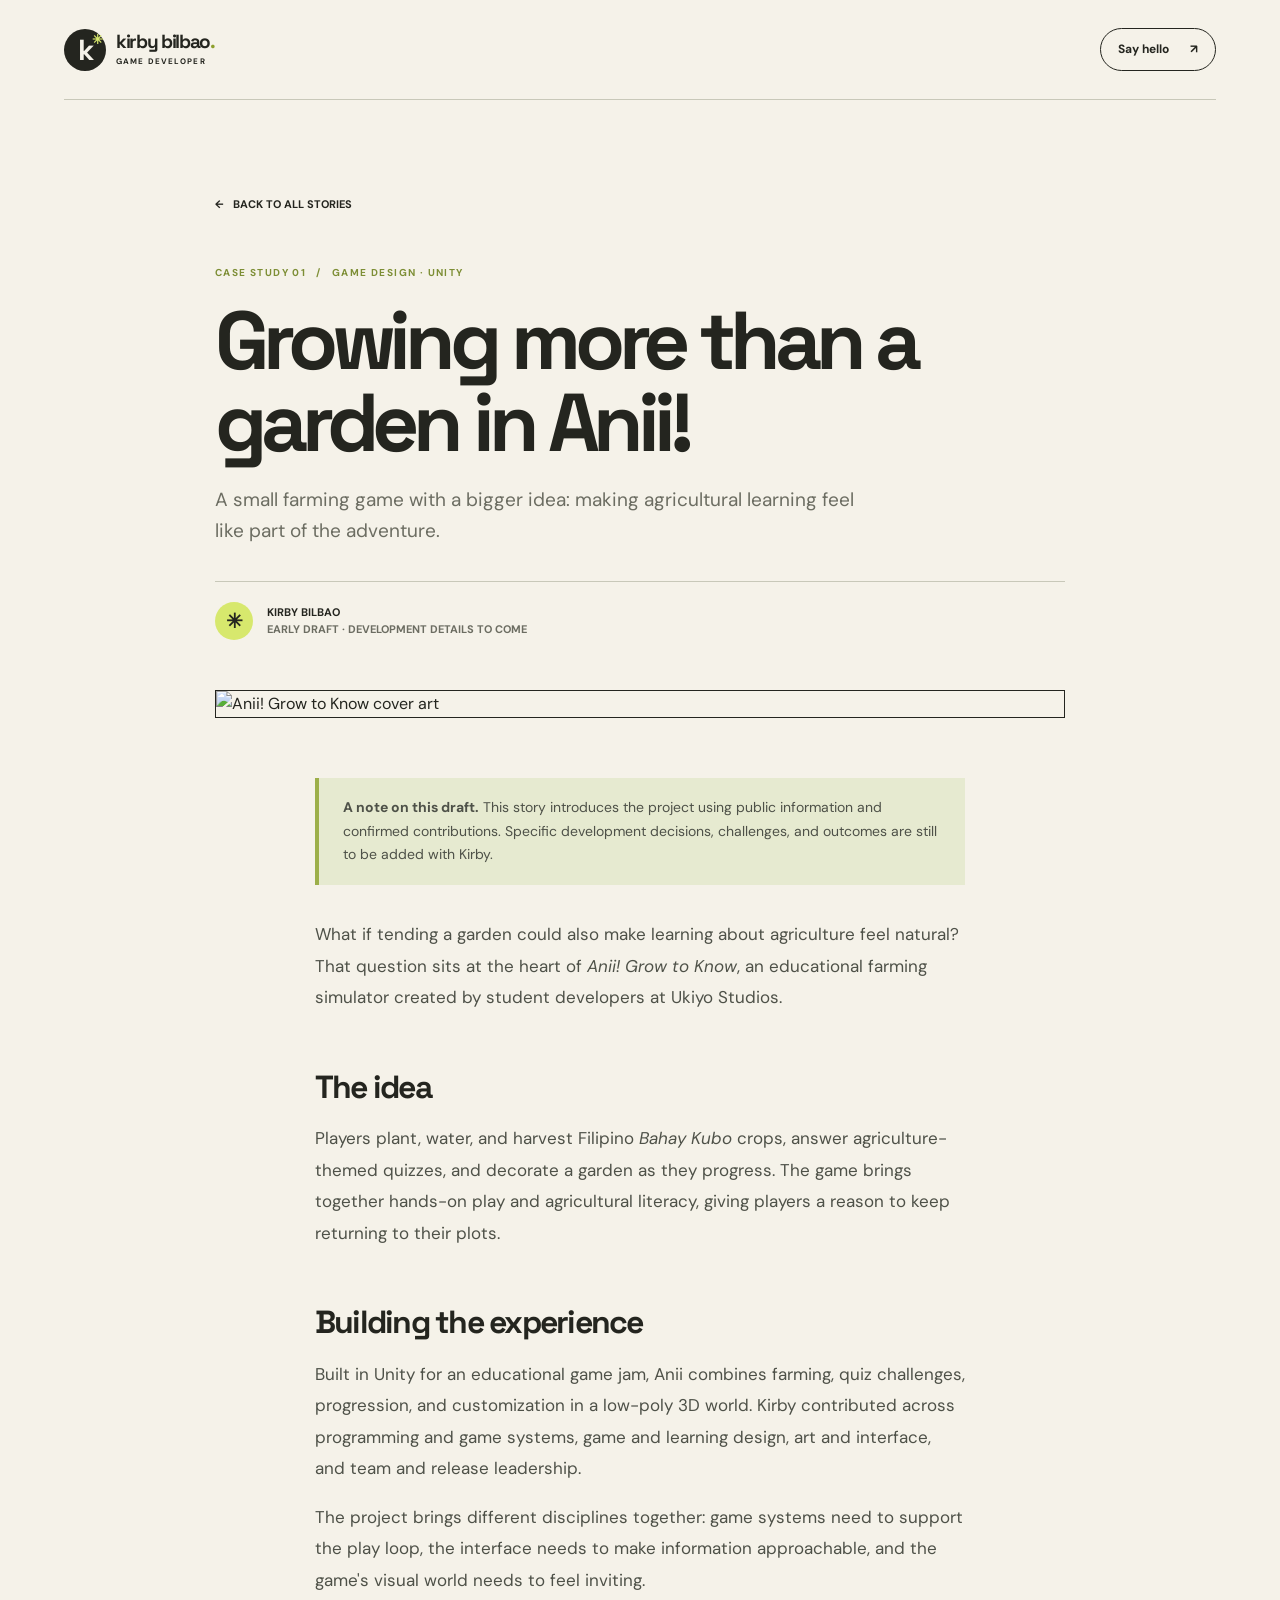
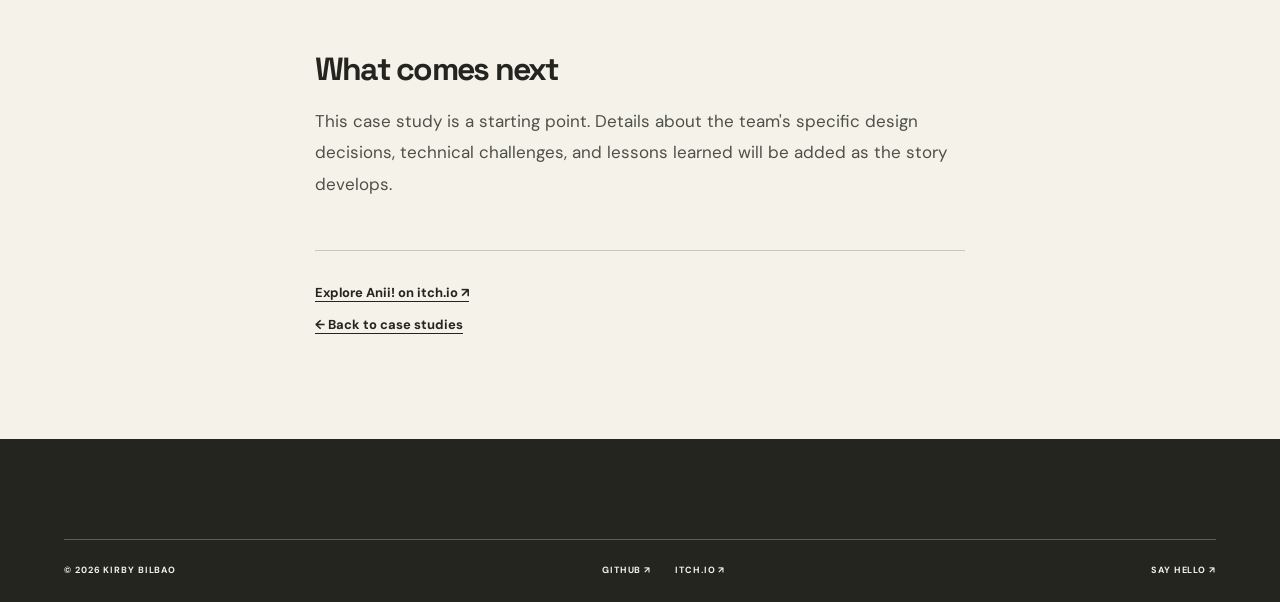
==== case-studies/anii.html @ d232350d "Save original game development portfolio design" ====
<!doctype html>
<html lang="en">
<head><meta charset="utf-8"><meta name="viewport" content="width=device-width, initial-scale=1"><meta name="theme-color" content="#f5f2e9"><meta name="description" content="An early case study of Anii! Grow to Know, an educational farming game by Ukiyo Studios."><title>Growing more than a garden in Anii! — Kirby Bilbao</title><link rel="preconnect" href="https://fonts.googleapis.com"><link rel="preconnect" href="https://fonts.gstatic.com" crossorigin><link href="https://fonts.googleapis.com/css2?family=DM+Sans:wght@400;500;600;700&family=Space+Grotesk:wght@400;500;600;700&display=swap" rel="stylesheet"><link rel="icon" href="../favicon.svg" type="image/svg+xml"><link rel="stylesheet" href="../styles.css"><script src="../script.js" defer></script></head>
<body class="article-page"><a class="skip-link" href="#main">Skip to content</a><header class="site-header wrap"><a class="brand" href="../" aria-label="Kirby Bilbao, home"><span class="brand-mark">k<span>✳</span></span><span>kirby bilbao<span class="brand-dot">.</span><small>GAME DEVELOPER</small></span></a><a class="header-contact" href="mailto:kirbybilbao5@gmail.com">Say hello <span aria-hidden="true">↗</span></a></header>
<main id="main" class="article-shell"><div class="article-hero"><a class="back-link" href="../#case-studies">← &nbsp; BACK TO ALL STORIES</a><p class="eyebrow">CASE STUDY 01 &nbsp; / &nbsp; GAME DESIGN · UNITY</p><h1>Growing more than a garden in Anii!</h1><p class="article-deck">A small farming game with a bigger idea: making agricultural learning feel like part of the adventure.</p><div class="article-byline"><span class="byline-icon" aria-hidden="true">✳</span><span>KIRBY BILBAO<br><span style="color:#6c6d62">EARLY DRAFT · DEVELOPMENT DETAILS TO COME</span></span></div></div><img class="article-cover" src="https://img.itch.zone/aW1nLzIzNDU3OTk1LnBuZw==/original/SICoM1.png" alt="Anii! Grow to Know cover art">
<article class="article-content"><div class="article-callout"><p><strong>A note on this draft.</strong> This story introduces the project using public information and confirmed contributions. Specific development decisions, challenges, and outcomes are still to be added with Kirby.</p></div><p>What if tending a garden could also make learning about agriculture feel natural? That question sits at the heart of <em>Anii! Grow to Know</em>, an educational farming simulator created by student developers at Ukiyo Studios.</p><h2>The idea</h2><p>Players plant, water, and harvest Filipino <em>Bahay Kubo</em> crops, answer agriculture-themed quizzes, and decorate a garden as they progress. The game brings together hands-on play and agricultural literacy, giving players a reason to keep returning to their plots.</p><h2>Building the experience</h2><p>Built in Unity for an educational game jam, Anii combines farming, quiz challenges, progression, and customization in a low-poly 3D world. Kirby contributed across programming and game systems, game and learning design, art and interface, and team and release leadership.</p><p>The project brings different disciplines together: game systems need to support the play loop, the interface needs to make information approachable, and the game's visual world needs to feel inviting.</p><h2>What comes next</h2><p>This case study is a starting point. Details about the team's specific design decisions, technical challenges, and lessons learned will be added as the story develops.</p><div class="article-end"><a href="https://kirubiisfyne.itch.io/anii-grow-to-know" target="_blank" rel="noopener noreferrer">Explore Anii! on itch.io ↗</a><br><a href="../#case-studies">← Back to case studies</a></div></article></main><footer class="footer"><div class="wrap"><div class="footer-bottom"><span>© <span id="year">2026</span> KIRBY BILBAO</span><div><a href="https://github.com/kirubiisfyne" target="_blank" rel="noopener noreferrer">GITHUB ↗</a><a href="https://kirubiisfyne.itch.io/" target="_blank" rel="noopener noreferrer">ITCH.IO ↗</a></div><a href="mailto:kirbybilbao5@gmail.com">SAY HELLO ↗</a></div></div></footer></body></html>
---- styles.css ----
/* Kirby Bilbao — static portfolio */
:root{--ink:#24251f;--paper:#f5f2e9;--cream:#ebe9dc;--lime:#d7e86d;--purple:#d0c4e9;--orange:#f3a875;--muted:#6c6d62;--line:#c8c8b9;--display:'Space Grotesk',Arial,sans-serif;--body:'DM Sans',Arial,sans-serif}*{box-sizing:border-box}html{scroll-behavior:smooth}body{margin:0;background:var(--paper);color:var(--ink);font-family:var(--body);font-size:16px;line-height:1.6}a{color:inherit}img{display:block;max-width:100%}button,a{-webkit-tap-highlight-color:transparent}a:focus-visible{outline:3px solid #7e61c5;outline-offset:4px}.skip-link{position:absolute;top:-100px;left:1rem;background:var(--ink);color:white;padding:.6rem 1rem;z-index:10}.skip-link:focus{top:1rem}.wrap{width:min(100% - 10%,1300px);margin-inline:auto}.site-header{height:100px;display:flex;align-items:center;justify-content:space-between;border-bottom:1px solid var(--line);gap:2rem}.brand{display:flex;align-items:center;gap:10px;text-decoration:none;font:700 19px/1 var(--display);letter-spacing:-.07em}.brand-mark{display:grid;place-items:center;width:42px;height:42px;border-radius:50%;background:var(--ink);color:var(--paper);font-size:29px;position:relative}.brand-mark span{position:absolute;font-size:13px;color:var(--lime);right:4px;top:4px}.brand-dot{color:#8d9f2c}.brand small{display:block;font:700 8px/1.5 var(--body);letter-spacing:.14em;margin-top:4px}.site-header nav{display:flex;align-items:center;gap:36px}.site-header nav a,.header-contact{font-size:12px;font-weight:700;text-decoration:none}.site-header nav a:hover,.text-link:hover,.footer a:hover{opacity:.65}.header-contact{border:1px solid var(--ink);border-radius:50px;padding:11px 17px}.header-contact span{margin-left:18px}.hero{position:relative;display:grid;grid-template-columns:1.3fr .7fr;gap:4rem;padding-top:110px;padding-bottom:35px}.eyebrow{margin:0;font-size:10px;font-weight:700;letter-spacing:.14em;line-height:1.4}.status-dot{display:inline-block;background:#a9bd43;width:8px;height:8px;border-radius:50%;margin-right:8px}.sparkle{color:#a4b73b;font-size:20px;margin-left:12px}.hero h1,.section-heading h2,.footer h2{font-family:var(--display);font-weight:700;letter-spacing:-.075em;line-height:.98;margin:25px 0}.hero h1{font-size:clamp(65px,7.7vw,112px)}.highlight{position:relative;z-index:0;white-space:nowrap}.highlight:before{content:'';position:absolute;z-index:-1;background:var(--lime);height:31%;width:103%;left:-1%;bottom:10%;transform:rotate(-2deg)}.period{color:#9ab336}.hero-description{max-width:470px;color:#5c5e54;font-size:17px;line-height:1.75;margin:28px 0}.hero-actions{display:flex;align-items:center;gap:28px;flex-wrap:wrap}.button{display:inline-flex;align-items:center;justify-content:space-between;gap:38px;border:1px solid var(--ink);border-radius:50px;padding:15px 20px;text-decoration:none;font-size:12px;font-weight:700;transition:transform .2s,background .2s}.button:hover{transform:translateY(-3px)}.button-dark{background:var(--ink);color:white}.button-dark:hover{background:#46483a}.button-light{background:var(--lime);border-color:var(--lime);color:var(--ink)}.text-link{font-size:12px;font-weight:700;text-underline-offset:5px}.hero-side{position:relative;display:flex;align-items:end;padding-bottom:20px}.intro-card{background:var(--purple);border:1px solid var(--ink);border-radius:4px;padding:26px 28px 30px;width:100%;max-width:365px;transform:rotate(2deg);box-shadow:6px 6px 0 var(--ink)}.intro-card-top{display:flex;justify-content:space-between;font-size:9px;font-weight:700;letter-spacing:.13em}.intro-card>p:not(.intro-body){font:700 31px/1 var(--display);letter-spacing:-.06em;margin:44px 0 22px}.wave{font-size:22px;color:#78902c;margin-left:8px}.intro-rule{border-top:1px solid #817994}.intro-body{font-size:14px;line-height:1.7}.skill-tags,.game-tags{display:flex;flex-wrap:wrap;gap:6px;margin-top:22px}.skill-tags span,.game-tags span{border:1px solid rgba(36,37,31,.6);border-radius:30px;padding:5px 9px;font-size:8px;font-weight:700;letter-spacing:.06em}.hero-stamp{position:absolute;right:0;top:0;width:112px;height:112px;border:1px solid var(--ink);border-radius:50%;display:flex;align-items:center;justify-content:center;gap:3px;font-size:9px;font-weight:700;letter-spacing:.08em;line-height:1.3;transform:rotate(12deg)}.hero-stamp b{font-size:38px;color:#9cad48}.hero-bottom{grid-column:1/-1;display:flex;justify-content:space-between;margin-top:58px;font-size:9px;font-weight:700;letter-spacing:.13em}.hero-bottom span:last-child span{font-size:16px;margin-left:10px}.ticker{background:var(--ink);color:var(--paper);overflow:hidden;padding:13px 0;white-space:nowrap}.ticker div{font-size:10px;letter-spacing:.17em;font-weight:700;text-align:center}.ticker span{color:var(--lime);font-size:17px;margin:0 28px}.section{padding:120px 0}.section-heading{display:flex;justify-content:space-between;align-items:end;gap:3rem;margin-bottom:64px}.section-heading h2,.footer h2{font-size:clamp(48px,5.7vw,78px);margin:19px 0 0}.section-heading h2 em,.footer h2 em,.feature-story h4 em{font-family:Georgia,serif;font-weight:400;letter-spacing:-.06em}.section-number{color:#879837;margin-right:12px}.section-aside{max-width:240px;color:var(--muted);font-size:13px;line-height:1.7;margin:0 0 4px}.section-aside span{display:block;color:var(--ink);font-size:23px;margin-top:10px}.featured{background:#e5e9ce}.feature-top{background:var(--lime);display:flex;justify-content:space-between;align-items:center;padding:34px 40px;border:1px solid var(--ink);border-bottom:0}.pill{display:inline-block;border-radius:50px;padding:6px 11px;font-size:9px;font-weight:700;letter-spacing:.1em}.pill-dark{background:var(--ink);color:white}.feature-top h3{font:700 clamp(39px,5vw,68px)/1 var(--display);letter-spacing:-.07em;margin:20px 0 8px}.feature-top h3 span{font-weight:400}.feature-top p{margin:0;font-size:13px}.feature-flower{font-size:clamp(80px,13vw,165px);line-height:1;color:#f3a875;-webkit-text-stroke:1px var(--ink)}.video-frame{background:var(--ink);border:1px solid var(--ink)}.video-frame iframe{display:block;width:100%;aspect-ratio:16/9;border:0}.video-caption{display:flex;justify-content:space-between;padding:13px 18px;color:#f2f1e8;font-size:9px;font-weight:700;letter-spacing:.1em}.feature-details{display:grid;grid-template-columns:1.3fr .7fr;gap:8%;padding:70px 0}.feature-story h4{font:700 clamp(35px,4vw,53px)/1.06 var(--display);letter-spacing:-.07em;margin:18px 0 24px}.feature-story>p:not(.eyebrow){max-width:570px;color:#5d6252;font-size:15px;line-height:1.8;margin-bottom:28px}.feature-facts{border-top:1px solid #aeb7a1}.feature-facts div{display:grid;grid-template-columns:1fr 1.5fr;gap:10px;border-bottom:1px solid #aeb7a1;padding:17px 0}.feature-facts span,.gallery-heading>span{font-size:9px;font-weight:700;letter-spacing:.1em;color:#69715f}.feature-facts strong{font-size:12px;line-height:1.5}.gallery-heading{display:flex;justify-content:space-between;align-items:center;margin-bottom:16px}.gallery{display:grid;grid-template-columns:repeat(4,1fr);gap:12px}.gallery a{overflow:hidden;background:#b7c698;aspect-ratio:1.25}.gallery img{width:100%;height:100%;object-fit:cover;transition:transform .3s}.gallery a:hover img{transform:scale(1.05)}.case-section{background:var(--paper)}.article-grid{display:grid;grid-template-columns:1fr 1fr;gap:28px}.article-card{text-decoration:none}.article-image{height:330px;position:relative;overflow:hidden;border:1px solid var(--ink)}.article-image-anii{background:#c7d988}.article-image-kontexto{background:#d0c4e9}.article-image img{width:100%;height:100%;object-fit:cover;transition:transform .35s}.article-card:hover img,.game-card:hover img{transform:scale(1.04)}.image-label{position:absolute;top:16px;left:16px;background:var(--paper);border:1px solid var(--ink);padding:7px 10px;font-size:9px;font-weight:700;letter-spacing:.08em}.article-meta{display:flex;justify-content:space-between;margin-top:22px;font-size:9px;font-weight:700;letter-spacing:.1em;color:#717366}.article-card h3{font:700 clamp(25px,2.5vw,34px)/1.15 var(--display);letter-spacing:-.055em;margin:14px 0 10px}.article-card>p{font-size:14px;color:var(--muted);max-width:440px}.read-more{display:inline-block;font-size:11px;font-weight:700;border-bottom:1px solid var(--ink);padding-bottom:3px;margin-top:12px}.read-more span{margin-left:20px}.draft-note{font-size:11px;color:var(--muted);margin:38px 0 0}.games-section{background:#e8e3f0}.game-grid{display:grid;grid-template-columns:1fr 1fr;gap:28px}.game-card{display:grid;grid-template-columns:1fr 1fr;text-decoration:none;border:1px solid var(--ink);background:var(--paper);min-height:235px}.game-cover{position:relative;overflow:hidden;background:#c7d588}.game-cover img{width:100%;height:100%;object-fit:cover;transition:transform .3s}.game-cover>span{position:absolute;right:12px;top:12px;border:1px solid var(--ink);border-radius:50%;width:32px;height:32px;background:var(--paper);display:grid;place-items:center}.game-card-info{padding:23px;display:flex;flex-direction:column;justify-content:space-between}.game-card h3{font:700 27px/1 var(--display);letter-spacing:-.06em;margin:0 0 12px}.game-card p{font-size:12px;color:var(--muted);line-height:1.65}.game-tags{margin-top:10px}.game-more{border:1px dashed #929083;padding:26px 32px;position:relative}.game-more-star{position:absolute;right:28px;top:15px;font-size:74px;color:#a18bc5}.game-more p{font:700 30px/1.1 var(--display);letter-spacing:-.06em;margin:18px 0 40px}.game-more p span{color:#9177ba}.game-more a{font-size:9px;font-weight:700;letter-spacing:.1em;text-underline-offset:5px}.game-more a span{margin-left:20px}.footer{background:var(--ink);color:var(--paper);padding:100px 0 25px}.footer-top{display:flex;justify-content:space-between;align-items:center;padding-bottom:90px}.footer h2{margin:20px 0 32px}.footer h2 em{color:var(--lime)}.footer-flower{font-size:200px;line-height:1;color:var(--lime)}.footer-bottom{display:flex;justify-content:space-between;gap:20px;border-top:1px solid #5c5d53;padding-top:23px;font-size:9px;font-weight:700;letter-spacing:.1em}.footer-bottom div{display:flex;gap:24px}.footer-bottom a{text-decoration:none}
/* Editorial article pages */
.article-page{background:var(--paper)}.article-page .site-header{margin-bottom:0}.article-shell{width:min(100% - 10%,850px);margin:0 auto}.article-hero{padding:90px 0 50px}.back-link{font-size:11px;font-weight:700;text-decoration:none}.article-hero .eyebrow{margin-top:50px;color:#7d8e35}.article-hero h1{font:700 clamp(48px,7vw,82px)/1 var(--display);letter-spacing:-.075em;margin:20px 0}.article-deck{font-size:19px;color:var(--muted);max-width:660px;line-height:1.65}.article-byline{display:flex;gap:14px;align-items:center;border-top:1px solid var(--line);padding-top:20px;margin-top:35px;font-size:11px;font-weight:700}.byline-icon{display:grid;place-items:center;background:var(--lime);width:38px;height:38px;border-radius:50%;font-size:20px}.article-cover{width:100%;max-height:480px;object-fit:cover;border:1px solid var(--ink)}.article-content{width:min(100%,650px);margin:60px auto 100px;font-size:17px;line-height:1.85}.article-content h2{font:700 32px/1.15 var(--display);letter-spacing:-.055em;margin:55px 0 18px}.article-content p{color:#4e5148}.article-content a{text-underline-offset:4px}.article-callout{background:#e6ead0;border-left:4px solid #9caf49;padding:18px 24px;margin:34px 0;font-size:14px;line-height:1.7}.article-callout p{margin:0}.article-end{border-top:1px solid var(--line);padding-top:25px;margin-top:50px}.article-end a{font-weight:700;font-size:13px}
@media(max-width:850px){.site-header nav{gap:18px}.hero{gap:2rem}.hero h1{font-size:clamp(58px,8vw,80px)}.hero-stamp{width:85px;height:85px}.hero-stamp b{font-size:25px}.feature-details{gap:5%}.game-card{grid-template-columns:1fr}.game-cover{height:200px}.game-card-info{min-height:185px}.article-image{height:250px}}
@media(max-width:600px){.wrap,.article-shell{width:calc(100% - 36px)}.site-header{height:auto;min-height:76px;flex-wrap:wrap;gap:0;padding:15px 0}.brand{font-size:17px}.brand-mark{width:36px;height:36px}.header-contact{padding:8px 12px}.header-contact span{margin-left:8px}.site-header nav{order:3;width:100%;overflow-x:auto;gap:25px;padding:17px 0 0;white-space:nowrap}.site-header nav a{font-size:11px}.hero{grid-template-columns:1fr;padding-top:65px;gap:35px}.hero h1{font-size:clamp(54px,12vw,75px)}.hero-description{font-size:15px}.hero-side{padding:20px 10px 0 0}.intro-card{max-width:none;transform:rotate(1deg)}.hero-stamp{top:-22px;right:0;z-index:1;background:var(--paper)}.hero-bottom{margin-top:20px;font-size:8px}.ticker div{text-align:left}.section{padding:80px 0}.section-heading{display:block;margin-bottom:40px}.section-heading h2{font-size:clamp(45px,10vw,64px)}.section-aside{margin-top:23px;max-width:300px}.section-aside span{display:inline;margin-left:10px}.feature-top{padding:25px 20px}.feature-top h3{font-size:36px}.feature-flower{font-size:70px}.video-caption{font-size:8px;gap:10px}.feature-details{grid-template-columns:1fr;gap:40px;padding:50px 0}.gallery-heading>span{display:none}.gallery{grid-template-columns:repeat(2,1fr)}.article-grid,.game-grid{grid-template-columns:1fr;gap:40px}.article-image{height:240px}.article-card h3{font-size:28px}.game-card{grid-template-columns:1fr 1fr;min-height:200px}.game-cover{height:auto}.game-card-info{padding:17px}.game-more{min-height:200px}.footer{padding-top:75px}.footer-top{padding-bottom:65px}.footer h2{font-size:48px}.footer-flower{font-size:75px}.footer-bottom{flex-wrap:wrap}.footer-bottom div{order:3;width:100%}.article-hero{padding:60px 0 35px}.article-hero .eyebrow{margin-top:38px}.article-deck{font-size:17px}.article-content{font-size:16px;margin-top:40px}.article-content h2{font-size:28px}}
@media(prefers-reduced-motion:reduce){html{scroll-behavior:auto}*,*::before,*::after{transition-duration:.01ms!important;animation-duration:.01ms!important;animation-iteration-count:1!important}}
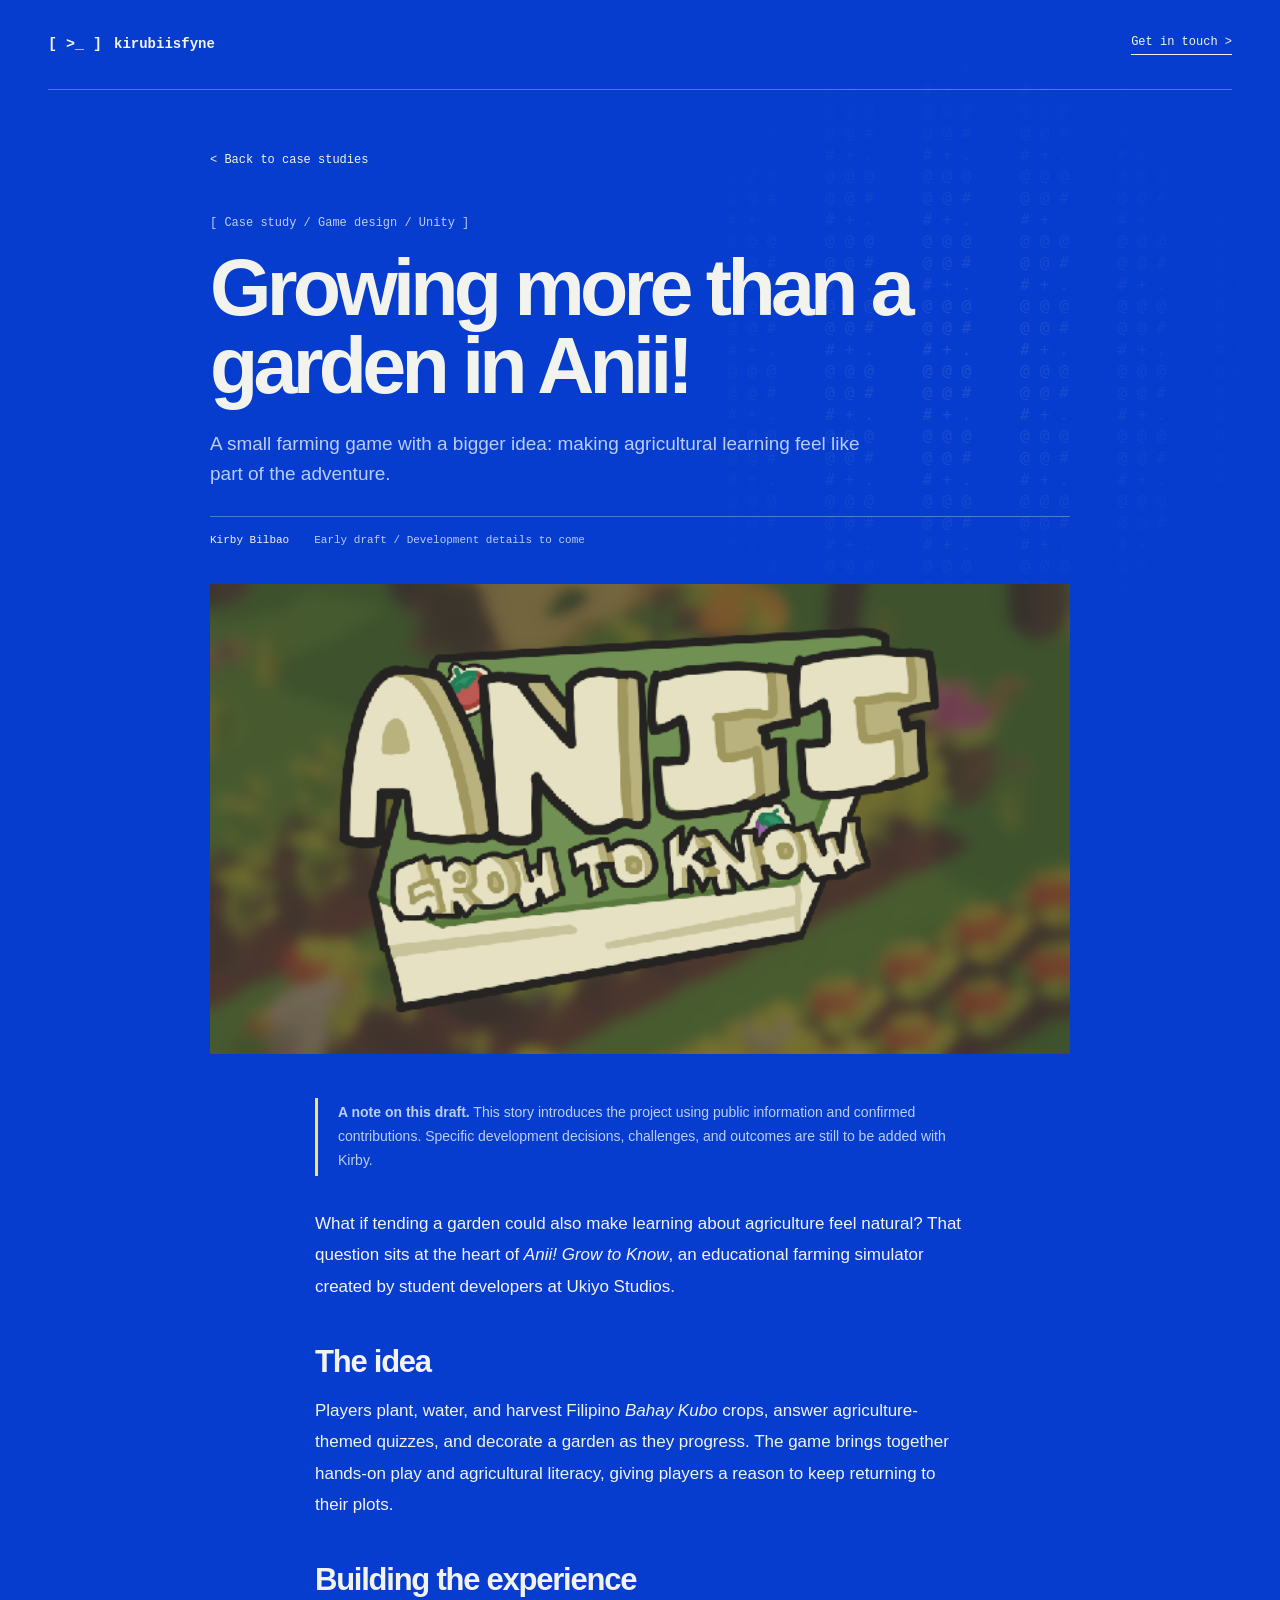
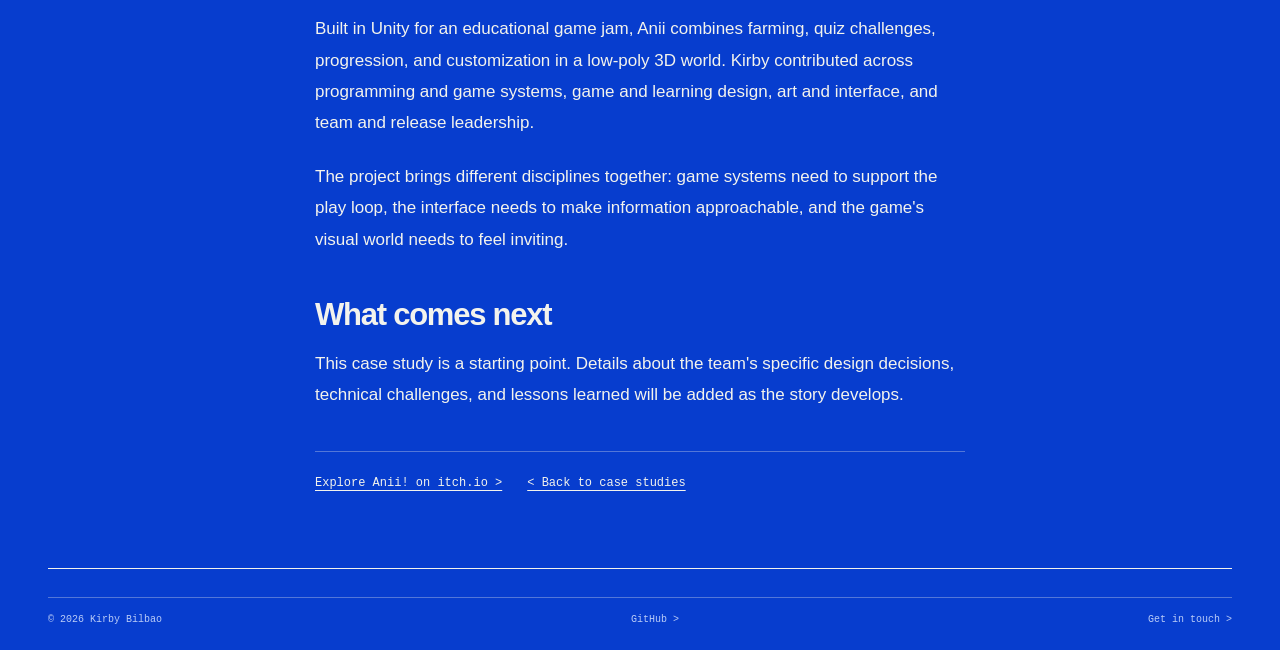
==== commit ea54a9b5: "Add cobalt terminal-inspired portfolio design" ====
--- a/case-studies/anii.html
+++ b/case-studies/anii.html
@@ -1,6 +1,17 @@
 <!doctype html>
 <html lang="en">
-<head><meta charset="utf-8"><meta name="viewport" content="width=device-width, initial-scale=1"><meta name="theme-color" content="#f5f2e9"><meta name="description" content="An early case study of Anii! Grow to Know, an educational farming game by Ukiyo Studios."><title>Growing more than a garden in Anii! — Kirby Bilbao</title><link rel="preconnect" href="https://fonts.googleapis.com"><link rel="preconnect" href="https://fonts.gstatic.com" crossorigin><link href="https://fonts.googleapis.com/css2?family=DM+Sans:wght@400;500;600;700&family=Space+Grotesk:wght@400;500;600;700&display=swap" rel="stylesheet"><link rel="icon" href="../favicon.svg" type="image/svg+xml"><link rel="stylesheet" href="../styles.css"><script src="../script.js" defer></script></head>
-<body class="article-page"><a class="skip-link" href="#main">Skip to content</a><header class="site-header wrap"><a class="brand" href="../" aria-label="Kirby Bilbao, home"><span class="brand-mark">k<span>✳</span></span><span>kirby bilbao<span class="brand-dot">.</span><small>GAME DEVELOPER</small></span></a><a class="header-contact" href="mailto:kirbybilbao5@gmail.com">Say hello <span aria-hidden="true">↗</span></a></header>
-<main id="main" class="article-shell"><div class="article-hero"><a class="back-link" href="../#case-studies">← &nbsp; BACK TO ALL STORIES</a><p class="eyebrow">CASE STUDY 01 &nbsp; / &nbsp; GAME DESIGN · UNITY</p><h1>Growing more than a garden in Anii!</h1><p class="article-deck">A small farming game with a bigger idea: making agricultural learning feel like part of the adventure.</p><div class="article-byline"><span class="byline-icon" aria-hidden="true">✳</span><span>KIRBY BILBAO<br><span style="color:#6c6d62">EARLY DRAFT · DEVELOPMENT DETAILS TO COME</span></span></div></div><img class="article-cover" src="https://img.itch.zone/aW1nLzIzNDU3OTk1LnBuZw==/original/SICoM1.png" alt="Anii! Grow to Know cover art">
-<article class="article-content"><div class="article-callout"><p><strong>A note on this draft.</strong> This story introduces the project using public information and confirmed contributions. Specific development decisions, challenges, and outcomes are still to be added with Kirby.</p></div><p>What if tending a garden could also make learning about agriculture feel natural? That question sits at the heart of <em>Anii! Grow to Know</em>, an educational farming simulator created by student developers at Ukiyo Studios.</p><h2>The idea</h2><p>Players plant, water, and harvest Filipino <em>Bahay Kubo</em> crops, answer agriculture-themed quizzes, and decorate a garden as they progress. The game brings together hands-on play and agricultural literacy, giving players a reason to keep returning to their plots.</p><h2>Building the experience</h2><p>Built in Unity for an educational game jam, Anii combines farming, quiz challenges, progression, and customization in a low-poly 3D world. Kirby contributed across programming and game systems, game and learning design, art and interface, and team and release leadership.</p><p>The project brings different disciplines together: game systems need to support the play loop, the interface needs to make information approachable, and the game's visual world needs to feel inviting.</p><h2>What comes next</h2><p>This case study is a starting point. Details about the team's specific design decisions, technical challenges, and lessons learned will be added as the story develops.</p><div class="article-end"><a href="https://kirubiisfyne.itch.io/anii-grow-to-know" target="_blank" rel="noopener noreferrer">Explore Anii! on itch.io ↗</a><br><a href="../#case-studies">← Back to case studies</a></div></article></main><footer class="footer"><div class="wrap"><div class="footer-bottom"><span>© <span id="year">2026</span> KIRBY BILBAO</span><div><a href="https://github.com/kirubiisfyne" target="_blank" rel="noopener noreferrer">GITHUB ↗</a><a href="https://kirubiisfyne.itch.io/" target="_blank" rel="noopener noreferrer">ITCH.IO ↗</a></div><a href="mailto:kirbybilbao5@gmail.com">SAY HELLO ↗</a></div></div></footer></body></html>
+<head>
+  <meta charset="utf-8"><meta name="viewport" content="width=device-width, initial-scale=1"><meta name="theme-color" content="#073dce">
+  <meta name="description" content="An early case study of Anii! Grow to Know, an educational farming game by Ukiyo Studios.">
+  <title>Growing more than a garden in Anii! — Kirby Bilbao</title>
+  <link rel="icon" href="../favicon.svg" type="image/svg+xml"><link rel="stylesheet" href="../styles.css"><script src="../script.js" defer></script>
+</head>
+<body class="article-page">
+  <a class="skip-link" href="#main">Skip to content</a>
+  <header class="site-header wrap"><a class="brand" href="../" aria-label="Kirby Bilbao, home"><span aria-hidden="true">[ &gt;_ ]</span> kirubiisfyne</a><a class="header-contact" href="mailto:kirbybilbao5@gmail.com">Get in touch &gt;</a></header>
+  <main id="main" class="article-shell"><header class="article-hero"><a class="back-link" href="../#case-studies">&lt; Back to case studies</a><p class="article-kicker">[ Case study / Game design / Unity ]</p><h1>Growing more than a garden in Anii!</h1><p class="article-deck">A small farming game with a bigger idea: making agricultural learning feel like part of the adventure.</p><div class="article-byline"><span>Kirby Bilbao</span><span>Early draft / Development details to come</span></div></header>
+  <img class="article-cover" src="../assets/images/anii-cover.png" alt="Anii! Grow to Know cover art" width="629" height="500">
+  <article class="article-content"><div class="article-callout"><p><strong>A note on this draft.</strong> This story introduces the project using public information and confirmed contributions. Specific development decisions, challenges, and outcomes are still to be added with Kirby.</p></div><p>What if tending a garden could also make learning about agriculture feel natural? That question sits at the heart of <em>Anii! Grow to Know</em>, an educational farming simulator created by student developers at Ukiyo Studios.</p><h2>The idea</h2><p>Players plant, water, and harvest Filipino <em>Bahay Kubo</em> crops, answer agriculture-themed quizzes, and decorate a garden as they progress. The game brings together hands-on play and agricultural literacy, giving players a reason to keep returning to their plots.</p><h2>Building the experience</h2><p>Built in Unity for an educational game jam, Anii combines farming, quiz challenges, progression, and customization in a low-poly 3D world. Kirby contributed across programming and game systems, game and learning design, art and interface, and team and release leadership.</p><p>The project brings different disciplines together: game systems need to support the play loop, the interface needs to make information approachable, and the game's visual world needs to feel inviting.</p><h2>What comes next</h2><p>This case study is a starting point. Details about the team's specific design decisions, technical challenges, and lessons learned will be added as the story develops.</p><div class="article-end"><a href="https://kirubiisfyne.itch.io/anii-grow-to-know" target="_blank" rel="noopener noreferrer">Explore Anii! on itch.io &gt;</a><a href="../#case-studies">&lt; Back to case studies</a></div></article></main>
+  <footer class="footer wrap"><div class="footer-bottom"><span>© <span id="year">2026</span> Kirby Bilbao</span><a href="https://github.com/kirubiisfyne" target="_blank" rel="noopener noreferrer">GitHub &gt;</a><a href="mailto:kirbybilbao5@gmail.com">Get in touch &gt;</a></div></footer>
+</body>
+</html>
--- a/styles.css
+++ b/styles.css
@@ -1,7 +1,215 @@
-/* Kirby Bilbao — static portfolio */
-:root{--ink:#24251f;--paper:#f5f2e9;--cream:#ebe9dc;--lime:#d7e86d;--purple:#d0c4e9;--orange:#f3a875;--muted:#6c6d62;--line:#c8c8b9;--display:'Space Grotesk',Arial,sans-serif;--body:'DM Sans',Arial,sans-serif}*{box-sizing:border-box}html{scroll-behavior:smooth}body{margin:0;background:var(--paper);color:var(--ink);font-family:var(--body);font-size:16px;line-height:1.6}a{color:inherit}img{display:block;max-width:100%}button,a{-webkit-tap-highlight-color:transparent}a:focus-visible{outline:3px solid #7e61c5;outline-offset:4px}.skip-link{position:absolute;top:-100px;left:1rem;background:var(--ink);color:white;padding:.6rem 1rem;z-index:10}.skip-link:focus{top:1rem}.wrap{width:min(100% - 10%,1300px);margin-inline:auto}.site-header{height:100px;display:flex;align-items:center;justify-content:space-between;border-bottom:1px solid var(--line);gap:2rem}.brand{display:flex;align-items:center;gap:10px;text-decoration:none;font:700 19px/1 var(--display);letter-spacing:-.07em}.brand-mark{display:grid;place-items:center;width:42px;height:42px;border-radius:50%;background:var(--ink);color:var(--paper);font-size:29px;position:relative}.brand-mark span{position:absolute;font-size:13px;color:var(--lime);right:4px;top:4px}.brand-dot{color:#8d9f2c}.brand small{display:block;font:700 8px/1.5 var(--body);letter-spacing:.14em;margin-top:4px}.site-header nav{display:flex;align-items:center;gap:36px}.site-header nav a,.header-contact{font-size:12px;font-weight:700;text-decoration:none}.site-header nav a:hover,.text-link:hover,.footer a:hover{opacity:.65}.header-contact{border:1px solid var(--ink);border-radius:50px;padding:11px 17px}.header-contact span{margin-left:18px}.hero{position:relative;display:grid;grid-template-columns:1.3fr .7fr;gap:4rem;padding-top:110px;padding-bottom:35px}.eyebrow{margin:0;font-size:10px;font-weight:700;letter-spacing:.14em;line-height:1.4}.status-dot{display:inline-block;background:#a9bd43;width:8px;height:8px;border-radius:50%;margin-right:8px}.sparkle{color:#a4b73b;font-size:20px;margin-left:12px}.hero h1,.section-heading h2,.footer h2{font-family:var(--display);font-weight:700;letter-spacing:-.075em;line-height:.98;margin:25px 0}.hero h1{font-size:clamp(65px,7.7vw,112px)}.highlight{position:relative;z-index:0;white-space:nowrap}.highlight:before{content:'';position:absolute;z-index:-1;background:var(--lime);height:31%;width:103%;left:-1%;bottom:10%;transform:rotate(-2deg)}.period{color:#9ab336}.hero-description{max-width:470px;color:#5c5e54;font-size:17px;line-height:1.75;margin:28px 0}.hero-actions{display:flex;align-items:center;gap:28px;flex-wrap:wrap}.button{display:inline-flex;align-items:center;justify-content:space-between;gap:38px;border:1px solid var(--ink);border-radius:50px;padding:15px 20px;text-decoration:none;font-size:12px;font-weight:700;transition:transform .2s,background .2s}.button:hover{transform:translateY(-3px)}.button-dark{background:var(--ink);color:white}.button-dark:hover{background:#46483a}.button-light{background:var(--lime);border-color:var(--lime);color:var(--ink)}.text-link{font-size:12px;font-weight:700;text-underline-offset:5px}.hero-side{position:relative;display:flex;align-items:end;padding-bottom:20px}.intro-card{background:var(--purple);border:1px solid var(--ink);border-radius:4px;padding:26px 28px 30px;width:100%;max-width:365px;transform:rotate(2deg);box-shadow:6px 6px 0 var(--ink)}.intro-card-top{display:flex;justify-content:space-between;font-size:9px;font-weight:700;letter-spacing:.13em}.intro-card>p:not(.intro-body){font:700 31px/1 var(--display);letter-spacing:-.06em;margin:44px 0 22px}.wave{font-size:22px;color:#78902c;margin-left:8px}.intro-rule{border-top:1px solid #817994}.intro-body{font-size:14px;line-height:1.7}.skill-tags,.game-tags{display:flex;flex-wrap:wrap;gap:6px;margin-top:22px}.skill-tags span,.game-tags span{border:1px solid rgba(36,37,31,.6);border-radius:30px;padding:5px 9px;font-size:8px;font-weight:700;letter-spacing:.06em}.hero-stamp{position:absolute;right:0;top:0;width:112px;height:112px;border:1px solid var(--ink);border-radius:50%;display:flex;align-items:center;justify-content:center;gap:3px;font-size:9px;font-weight:700;letter-spacing:.08em;line-height:1.3;transform:rotate(12deg)}.hero-stamp b{font-size:38px;color:#9cad48}.hero-bottom{grid-column:1/-1;display:flex;justify-content:space-between;margin-top:58px;font-size:9px;font-weight:700;letter-spacing:.13em}.hero-bottom span:last-child span{font-size:16px;margin-left:10px}.ticker{background:var(--ink);color:var(--paper);overflow:hidden;padding:13px 0;white-space:nowrap}.ticker div{font-size:10px;letter-spacing:.17em;font-weight:700;text-align:center}.ticker span{color:var(--lime);font-size:17px;margin:0 28px}.section{padding:120px 0}.section-heading{display:flex;justify-content:space-between;align-items:end;gap:3rem;margin-bottom:64px}.section-heading h2,.footer h2{font-size:clamp(48px,5.7vw,78px);margin:19px 0 0}.section-heading h2 em,.footer h2 em,.feature-story h4 em{font-family:Georgia,serif;font-weight:400;letter-spacing:-.06em}.section-number{color:#879837;margin-right:12px}.section-aside{max-width:240px;color:var(--muted);font-size:13px;line-height:1.7;margin:0 0 4px}.section-aside span{display:block;color:var(--ink);font-size:23px;margin-top:10px}.featured{background:#e5e9ce}.feature-top{background:var(--lime);display:flex;justify-content:space-between;align-items:center;padding:34px 40px;border:1px solid var(--ink);border-bottom:0}.pill{display:inline-block;border-radius:50px;padding:6px 11px;font-size:9px;font-weight:700;letter-spacing:.1em}.pill-dark{background:var(--ink);color:white}.feature-top h3{font:700 clamp(39px,5vw,68px)/1 var(--display);letter-spacing:-.07em;margin:20px 0 8px}.feature-top h3 span{font-weight:400}.feature-top p{margin:0;font-size:13px}.feature-flower{font-size:clamp(80px,13vw,165px);line-height:1;color:#f3a875;-webkit-text-stroke:1px var(--ink)}.video-frame{background:var(--ink);border:1px solid var(--ink)}.video-frame iframe{display:block;width:100%;aspect-ratio:16/9;border:0}.video-caption{display:flex;justify-content:space-between;padding:13px 18px;color:#f2f1e8;font-size:9px;font-weight:700;letter-spacing:.1em}.feature-details{display:grid;grid-template-columns:1.3fr .7fr;gap:8%;padding:70px 0}.feature-story h4{font:700 clamp(35px,4vw,53px)/1.06 var(--display);letter-spacing:-.07em;margin:18px 0 24px}.feature-story>p:not(.eyebrow){max-width:570px;color:#5d6252;font-size:15px;line-height:1.8;margin-bottom:28px}.feature-facts{border-top:1px solid #aeb7a1}.feature-facts div{display:grid;grid-template-columns:1fr 1.5fr;gap:10px;border-bottom:1px solid #aeb7a1;padding:17px 0}.feature-facts span,.gallery-heading>span{font-size:9px;font-weight:700;letter-spacing:.1em;color:#69715f}.feature-facts strong{font-size:12px;line-height:1.5}.gallery-heading{display:flex;justify-content:space-between;align-items:center;margin-bottom:16px}.gallery{display:grid;grid-template-columns:repeat(4,1fr);gap:12px}.gallery a{overflow:hidden;background:#b7c698;aspect-ratio:1.25}.gallery img{width:100%;height:100%;object-fit:cover;transition:transform .3s}.gallery a:hover img{transform:scale(1.05)}.case-section{background:var(--paper)}.article-grid{display:grid;grid-template-columns:1fr 1fr;gap:28px}.article-card{text-decoration:none}.article-image{height:330px;position:relative;overflow:hidden;border:1px solid var(--ink)}.article-image-anii{background:#c7d988}.article-image-kontexto{background:#d0c4e9}.article-image img{width:100%;height:100%;object-fit:cover;transition:transform .35s}.article-card:hover img,.game-card:hover img{transform:scale(1.04)}.image-label{position:absolute;top:16px;left:16px;background:var(--paper);border:1px solid var(--ink);padding:7px 10px;font-size:9px;font-weight:700;letter-spacing:.08em}.article-meta{display:flex;justify-content:space-between;margin-top:22px;font-size:9px;font-weight:700;letter-spacing:.1em;color:#717366}.article-card h3{font:700 clamp(25px,2.5vw,34px)/1.15 var(--display);letter-spacing:-.055em;margin:14px 0 10px}.article-card>p{font-size:14px;color:var(--muted);max-width:440px}.read-more{display:inline-block;font-size:11px;font-weight:700;border-bottom:1px solid var(--ink);padding-bottom:3px;margin-top:12px}.read-more span{margin-left:20px}.draft-note{font-size:11px;color:var(--muted);margin:38px 0 0}.games-section{background:#e8e3f0}.game-grid{display:grid;grid-template-columns:1fr 1fr;gap:28px}.game-card{display:grid;grid-template-columns:1fr 1fr;text-decoration:none;border:1px solid var(--ink);background:var(--paper);min-height:235px}.game-cover{position:relative;overflow:hidden;background:#c7d588}.game-cover img{width:100%;height:100%;object-fit:cover;transition:transform .3s}.game-cover>span{position:absolute;right:12px;top:12px;border:1px solid var(--ink);border-radius:50%;width:32px;height:32px;background:var(--paper);display:grid;place-items:center}.game-card-info{padding:23px;display:flex;flex-direction:column;justify-content:space-between}.game-card h3{font:700 27px/1 var(--display);letter-spacing:-.06em;margin:0 0 12px}.game-card p{font-size:12px;color:var(--muted);line-height:1.65}.game-tags{margin-top:10px}.game-more{border:1px dashed #929083;padding:26px 32px;position:relative}.game-more-star{position:absolute;right:28px;top:15px;font-size:74px;color:#a18bc5}.game-more p{font:700 30px/1.1 var(--display);letter-spacing:-.06em;margin:18px 0 40px}.game-more p span{color:#9177ba}.game-more a{font-size:9px;font-weight:700;letter-spacing:.1em;text-underline-offset:5px}.game-more a span{margin-left:20px}.footer{background:var(--ink);color:var(--paper);padding:100px 0 25px}.footer-top{display:flex;justify-content:space-between;align-items:center;padding-bottom:90px}.footer h2{margin:20px 0 32px}.footer h2 em{color:var(--lime)}.footer-flower{font-size:200px;line-height:1;color:var(--lime)}.footer-bottom{display:flex;justify-content:space-between;gap:20px;border-top:1px solid #5c5d53;padding-top:23px;font-size:9px;font-weight:700;letter-spacing:.1em}.footer-bottom div{display:flex;gap:24px}.footer-bottom a{text-decoration:none}
-/* Editorial article pages */
-.article-page{background:var(--paper)}.article-page .site-header{margin-bottom:0}.article-shell{width:min(100% - 10%,850px);margin:0 auto}.article-hero{padding:90px 0 50px}.back-link{font-size:11px;font-weight:700;text-decoration:none}.article-hero .eyebrow{margin-top:50px;color:#7d8e35}.article-hero h1{font:700 clamp(48px,7vw,82px)/1 var(--display);letter-spacing:-.075em;margin:20px 0}.article-deck{font-size:19px;color:var(--muted);max-width:660px;line-height:1.65}.article-byline{display:flex;gap:14px;align-items:center;border-top:1px solid var(--line);padding-top:20px;margin-top:35px;font-size:11px;font-weight:700}.byline-icon{display:grid;place-items:center;background:var(--lime);width:38px;height:38px;border-radius:50%;font-size:20px}.article-cover{width:100%;max-height:480px;object-fit:cover;border:1px solid var(--ink)}.article-content{width:min(100%,650px);margin:60px auto 100px;font-size:17px;line-height:1.85}.article-content h2{font:700 32px/1.15 var(--display);letter-spacing:-.055em;margin:55px 0 18px}.article-content p{color:#4e5148}.article-content a{text-underline-offset:4px}.article-callout{background:#e6ead0;border-left:4px solid #9caf49;padding:18px 24px;margin:34px 0;font-size:14px;line-height:1.7}.article-callout p{margin:0}.article-end{border-top:1px solid var(--line);padding-top:25px;margin-top:50px}.article-end a{font-weight:700;font-size:13px}
-@media(max-width:850px){.site-header nav{gap:18px}.hero{gap:2rem}.hero h1{font-size:clamp(58px,8vw,80px)}.hero-stamp{width:85px;height:85px}.hero-stamp b{font-size:25px}.feature-details{gap:5%}.game-card{grid-template-columns:1fr}.game-cover{height:200px}.game-card-info{min-height:185px}.article-image{height:250px}}
-@media(max-width:600px){.wrap,.article-shell{width:calc(100% - 36px)}.site-header{height:auto;min-height:76px;flex-wrap:wrap;gap:0;padding:15px 0}.brand{font-size:17px}.brand-mark{width:36px;height:36px}.header-contact{padding:8px 12px}.header-contact span{margin-left:8px}.site-header nav{order:3;width:100%;overflow-x:auto;gap:25px;padding:17px 0 0;white-space:nowrap}.site-header nav a{font-size:11px}.hero{grid-template-columns:1fr;padding-top:65px;gap:35px}.hero h1{font-size:clamp(54px,12vw,75px)}.hero-description{font-size:15px}.hero-side{padding:20px 10px 0 0}.intro-card{max-width:none;transform:rotate(1deg)}.hero-stamp{top:-22px;right:0;z-index:1;background:var(--paper)}.hero-bottom{margin-top:20px;font-size:8px}.ticker div{text-align:left}.section{padding:80px 0}.section-heading{display:block;margin-bottom:40px}.section-heading h2{font-size:clamp(45px,10vw,64px)}.section-aside{margin-top:23px;max-width:300px}.section-aside span{display:inline;margin-left:10px}.feature-top{padding:25px 20px}.feature-top h3{font-size:36px}.feature-flower{font-size:70px}.video-caption{font-size:8px;gap:10px}.feature-details{grid-template-columns:1fr;gap:40px;padding:50px 0}.gallery-heading>span{display:none}.gallery{grid-template-columns:repeat(2,1fr)}.article-grid,.game-grid{grid-template-columns:1fr;gap:40px}.article-image{height:240px}.article-card h3{font-size:28px}.game-card{grid-template-columns:1fr 1fr;min-height:200px}.game-cover{height:auto}.game-card-info{padding:17px}.game-more{min-height:200px}.footer{padding-top:75px}.footer-top{padding-bottom:65px}.footer h2{font-size:48px}.footer-flower{font-size:75px}.footer-bottom{flex-wrap:wrap}.footer-bottom div{order:3;width:100%}.article-hero{padding:60px 0 35px}.article-hero .eyebrow{margin-top:38px}.article-deck{font-size:17px}.article-content{font-size:16px;margin-top:40px}.article-content h2{font-size:28px}}
-@media(prefers-reduced-motion:reduce){html{scroll-behavior:auto}*,*::before,*::after{transition-duration:.01ms!important;animation-duration:.01ms!important;animation-iteration-count:1!important}}
+/* Blue-terminal direction, inspired by kirubiisfyne.github.io. */
+:root {
+  color-scheme: dark;
+  --blue: #073dce;
+  --white: #f3f3ed;
+  --navy: #07277c;
+  --muted: #baccf7;
+  --yellow: #f4e476;
+  --rule: rgb(243 243 237 / .32);
+  --sans: "Helvetica Neue", Helvetica, Arial, sans-serif;
+  --mono: "SFMono-Regular", Consolas, "Liberation Mono", monospace;
+}
+* { box-sizing: border-box; }
+html { scroll-behavior: smooth; scroll-padding-top: 24px; }
+body { position: relative; isolation: isolate; margin: 0; background: var(--blue); color: var(--white); font-family: var(--sans); font-size: 16px; line-height: 1.65; }
+body::before { content: ""; position: absolute; top: 50px; right: 0; width: min(58vw, 650px); height: 620px; background: url("assets/ascii-field.svg") center / cover no-repeat; pointer-events: none; z-index: -1; }
+a { color: inherit; }
+button { font: inherit; }
+button, a { -webkit-tap-highlight-color: transparent; }
+button:not(:disabled), a { cursor: pointer; }
+a:focus-visible, button:focus-visible { outline: 3px solid var(--yellow); outline-offset: 5px; }
+::selection { background: var(--yellow); color: var(--navy); }
+img { display: block; max-width: 100%; }
+.wrap { width: min(100% - 96px, 1248px); margin-inline: auto; }
+.skip-link { position: fixed; top: -100px; left: 20px; z-index: 20; padding: 10px 18px; background: var(--yellow); color: var(--navy); }
+.skip-link:focus { top: 12px; }
+.site-header { display: flex; justify-content: space-between; align-items: center; gap: 26px; min-height: 90px; font: 12px/1.4 var(--mono); border-bottom: 1px solid var(--rule); }
+.brand { display: flex; align-items: center; gap: 12px; text-decoration: none; font-size: 14px; font-weight: 700; white-space: nowrap; }
+.brand > span { color: var(--white); font-size: 15px; white-space: pre; }
+.site-header nav { display: flex; gap: 28px; margin-left: auto; }
+.site-header nav a, .header-contact { text-decoration: none; }
+.site-header a:not(.brand):hover { color: var(--yellow); }
+.header-contact { margin-left: 20px; border-bottom: 1px solid currentColor; padding-bottom: 3px; white-space: nowrap; }
+.intro { position: relative; padding-block: 70px 72px; }
+.terminal-label { margin: 0 0 28px; font: 12px/1.6 var(--mono); }
+.inverse { padding: 3px 7px; margin-right: 8px; color: var(--blue); background: var(--white); }
+.intro h1 { margin: 0; max-width: 1000px; font-size: clamp(58px, 7.6vw, 110px); font-weight: 750; letter-spacing: -.065em; line-height: .96; }
+.intro-location { margin: 23px 0 0; font: 12px/1.6 var(--mono); color: var(--muted); }
+.intro-location span { margin-inline: 12px; }
+.intro-bottom { display: grid; grid-template-columns: minmax(0, 1.3fr) minmax(0, .8fr); gap: 8%; margin-top: 35px; align-items: start; }
+.intro-copy { max-width: 620px; margin: 0; font-size: 17px; line-height: 1.7; }
+.intro-side { max-width: 360px; }
+.skill-list { display: flex; flex-wrap: wrap; list-style: none; padding: 0; margin: 0 0 19px; gap: 6px 14px; font: 12px/1.7 var(--mono); }
+.skill-list li::before { content: "+ "; color: var(--muted); }
+.text-link { font: 12px/1.6 var(--mono); text-underline-offset: 5px; }
+.text-link:hover { color: var(--yellow); }
+.ascii-sprout { position: absolute; right: 0; top: 66px; margin: 0; color: var(--muted); font: 11px/1.08 var(--mono); opacity: .45; transform: rotate(5deg); pointer-events: none; }
+.featured, .case-section, .games-section { padding-bottom: 88px; }
+.section-bar { display: flex; justify-content: space-between; align-items: baseline; gap: 20px; padding-block: 11px; border-top: 1px solid var(--white); border-bottom: 1px solid var(--rule); font: 12px/1.6 var(--mono); }
+.section-bar > :last-child { color: var(--muted); text-align: right; }
+.section-bar a { text-underline-offset: 4px; }
+.section-bar a:hover { color: var(--yellow); }
+.feature-heading { display: flex; justify-content: space-between; align-items: end; gap: 25px; margin-block: 30px 34px; }
+.feature-heading h2, .section-heading h2 { margin: 0; font-size: clamp(45px, 5.8vw, 80px); font-weight: 750; line-height: .98; letter-spacing: -.065em; }
+.feature-heading > p { margin: 0 0 3px; font: 16px/1.35 var(--mono); text-align: right; }
+.feature-layout { display: grid; grid-template-columns: minmax(0, 1.85fr) minmax(0, .85fr); align-items: start; gap: 36px; }
+.console-window { border: 5px solid var(--white); background: var(--white); color: var(--navy); box-shadow: 8px 8px 0 var(--navy); min-width: 0; }
+.window-bar { display: flex; justify-content: space-between; gap: 15px; align-items: center; background: var(--navy); color: var(--white); padding: 7px 10px; font: 11px/1.4 var(--mono); }
+.window-icon { margin-right: 6px; }
+.video-frame { background: var(--navy); }
+.video-frame iframe { display: block; width: 100%; aspect-ratio: 16 / 9; border: 0; }
+.window-status { display: flex; justify-content: space-between; gap: 12px; padding: 8px 6px 2px; font: 10px/1.5 var(--mono); }
+.window-status a { white-space: nowrap; text-underline-offset: 3px; }
+.window-status a:focus-visible { outline-color: var(--blue); }
+.feature-copy h3 { margin: 0 0 15px; font-size: clamp(25px, 2.5vw, 33px); line-height: 1.06; letter-spacing: -.045em; }
+.feature-copy > p { margin: 0 0 20px; font-size: 15px; line-height: 1.65; }
+.button { display: inline-flex; gap: 32px; justify-content: space-between; align-items: center; padding: 12px 17px; font: 700 12px/1.5 var(--mono); text-decoration: none; border: 1px solid var(--white); }
+.button-light { background: var(--white); color: var(--navy); box-shadow: 4px 4px 0 var(--navy); }
+.button-light:hover { background: var(--yellow); }
+.project-facts { margin: 25px 0 0; font: 11px/1.6 var(--mono); }
+.project-facts div { display: grid; grid-template-columns: 75px minmax(0, 1fr); gap: 15px; padding-block: 10px; border-top: 1px solid var(--rule); }
+.project-facts div:last-child { grid-template-columns: minmax(0, 1fr); gap: 4px; }
+.project-facts dt { color: var(--muted); }
+.project-facts dd { margin: 0; }
+.gallery-header { display: flex; align-items: baseline; justify-content: space-between; gap: 15px; margin: 40px 0 13px; }
+.gallery-header h3 { margin: 0; font: 12px/1.6 var(--mono); }
+.gallery-header p { margin: 0; color: var(--muted); font: 11px/1.5 var(--mono); }
+.gallery { display: grid; grid-template-columns: repeat(4, minmax(0, 1fr)); gap: 10px; }
+.gallery a { position: relative; display: block; overflow: hidden; background: var(--navy); }
+.gallery a::after { content: "+"; display: grid; place-items: center; position: absolute; right: 7px; bottom: 7px; width: 24px; height: 24px; background: var(--white); color: var(--navy); font: 17px/1 var(--mono); }
+.gallery img { width: 100%; height: auto; aspect-ratio: 16 / 9; object-fit: cover; }
+.gallery a:hover { outline: 2px solid var(--white); outline-offset: 3px; }
+.section-heading { display: flex; align-items: end; justify-content: space-between; gap: 25px; margin: 32px 0; }
+.section-heading h2 { font-size: clamp(42px, 5.2vw, 69px); }
+.section-heading > p { margin: 0; color: var(--muted); font: 12px/1.6 var(--mono); }
+.article-grid { display: grid; grid-template-columns: repeat(2, minmax(0, 1fr)); gap: 32px; }
+.article-card { display: block; text-decoration: none; }
+.article-image { position: relative; background: var(--navy); overflow: hidden; }
+.article-image img { width: 100%; height: auto; aspect-ratio: 1.8; object-fit: cover; }
+.draft-tag { position: absolute; bottom: 0; right: 0; padding: 5px 9px; color: var(--navy); background: var(--white); font: 11px/1.4 var(--mono); }
+.article-meta { margin-top: 15px; color: var(--muted); font: 11px/1.5 var(--mono); }
+.article-card h3 { margin: 10px 0; font-size: clamp(27px, 3.2vw, 41px); font-weight: 700; letter-spacing: -.05em; line-height: 1.08; }
+.article-card > p { margin: 0; max-width: 480px; color: var(--muted); font-size: 15px; }
+.read-more { display: inline-block; margin-top: 17px; font: 12px/1.6 var(--mono); text-decoration: underline; text-underline-offset: 5px; }
+.article-card:hover h3, .game-card:hover h3 { color: var(--yellow); }
+.draft-note { max-width: 720px; margin: 28px 0 0; color: var(--muted); font: 11px/1.7 var(--mono); }
+.game-grid { display: grid; grid-template-columns: repeat(3, minmax(0, 1fr)); gap: 25px; }
+.game-card { display: block; text-decoration: none; }
+.game-card > img { width: 100%; height: auto; aspect-ratio: 315 / 250; object-fit: cover; background: var(--navy); }
+.game-card h3 { display: flex; justify-content: space-between; gap: 15px; margin: 14px 0 7px; font-size: 27px; line-height: 1.1; letter-spacing: -.04em; }
+.game-card h3 span { font-size: 19px; }
+.game-card > p { margin: 0 0 10px; color: var(--muted); font-size: 14px; }
+.game-card small { color: var(--muted); font: 11px/1.5 var(--mono); }
+.footer { border-top: 1px solid var(--white); padding-block: 28px 22px; }
+.footer-main { display: flex; align-items: end; justify-content: space-between; gap: 30px; padding-bottom: 38px; }
+.footer-main p { margin: 0 0 10px; font: 12px/1.6 var(--mono); }
+.footer-email { font-size: clamp(22px, 3.2vw, 42px); font-weight: 700; letter-spacing: -.04em; line-height: 1.15; text-decoration: none; overflow-wrap: anywhere; }
+.footer-email:hover { color: var(--yellow); }
+.footer-links { display: flex; flex-wrap: wrap; gap: 18px; font: 11px/1.6 var(--mono); }
+.footer-links a { text-underline-offset: 4px; }
+.footer-bottom { display: flex; justify-content: space-between; gap: 20px; border-top: 1px solid var(--rule); padding-top: 14px; color: var(--muted); font: 10px/1.6 var(--mono); }
+.footer-bottom a { text-decoration: none; }
+/* Screenshot viewer: native dialog, keyboard controls, and direct-file fallback. */
+.gallery-viewer { width: min(1100px, calc(100% - 36px)); max-height: calc(100dvh - 36px); padding: 0; border: 4px solid var(--white); color: var(--white); background: var(--navy); overflow: auto; }
+.gallery-viewer::backdrop { background: rgb(0 13 55 / .88); }
+.viewer-bar { display: flex; align-items: center; justify-content: space-between; gap: 18px; padding: 10px 12px; }
+.viewer-bar h2 { margin: 0; font: 12px/1.5 var(--mono); }
+.viewer-bar button, .viewer-controls button { border: 1px solid var(--muted); background: transparent; color: var(--white); padding: 7px 10px; font: 11px/1.4 var(--mono); }
+.viewer-bar button:hover, .viewer-controls button:hover { background: var(--white); color: var(--navy); }
+.viewer-image-wrap { position: relative; min-height: 120px; }
+.viewer-image-wrap > img { width: 100%; max-height: 72dvh; object-fit: contain; }
+.viewer-image-wrap [hidden] { display: none; }
+#viewer-error { margin: 20px; font-size: 14px; }
+.viewer-controls { display: flex; align-items: center; justify-content: space-between; gap: 15px; padding: 10px 12px; font: 11px/1.5 var(--mono); }
+/* Case studies use the same identity with longer-form reading rhythm. */
+.article-shell { width: min(100% - 96px, 860px); margin-inline: auto; }
+.article-hero { padding: 55px 0 35px; }
+.back-link { font: 12px/1.6 var(--mono); text-decoration: none; }
+.article-kicker { margin: 43px 0 15px; color: var(--muted); font: 12px/1.6 var(--mono); }
+.article-hero h1 { margin: 0; font-size: clamp(45px, 6.4vw, 79px); font-weight: 750; line-height: .99; letter-spacing: -.06em; }
+.article-deck { max-width: 660px; margin: 24px 0; color: var(--muted); font-size: 19px; line-height: 1.6; }
+.article-byline { display: flex; flex-wrap: wrap; gap: 10px 25px; margin-top: 26px; padding-top: 15px; border-top: 1px solid var(--rule); font: 11px/1.6 var(--mono); }
+.article-byline span:last-child { color: var(--muted); }
+.article-cover { width: 100%; height: auto; max-height: 470px; object-fit: cover; }
+.article-content { width: min(100%, 650px); margin: 44px auto 75px; font-size: 17px; line-height: 1.85; }
+.article-content h2 { margin: 42px 0 15px; font-size: 31px; font-weight: 700; letter-spacing: -.04em; line-height: 1.15; }
+.article-content p { margin: 0 0 22px; }
+.article-content a { text-underline-offset: 4px; }
+.article-callout { border-left: 3px solid var(--yellow); padding: 3px 0 3px 20px; margin-bottom: 32px; color: var(--muted); font-size: 14px; line-height: 1.7; }
+.article-callout p { margin: 0; }
+.article-end { display: flex; flex-wrap: wrap; gap: 16px 25px; margin-top: 40px; padding-top: 22px; border-top: 1px solid var(--rule); font: 12px/1.6 var(--mono); }
+@media (max-width: 950px) {
+  .wrap { width: calc(100% - 64px); }
+  .site-header nav { gap: 18px; }
+  .header-contact { margin-left: 0; }
+  .ascii-sprout { display: none; }
+  .feature-layout { grid-template-columns: minmax(0, 1fr); gap: 36px; }
+  .feature-copy { display: grid; grid-template-columns: minmax(0, 1fr) minmax(0, 1fr); gap: 0 45px; }
+  .feature-copy h3 { grid-column: 1; }
+  .feature-copy > p { grid-column: 1; }
+  .feature-copy > .button { grid-column: 1; justify-self: start; }
+  .project-facts { grid-column: 2; grid-row: 1 / 4; margin: 0; align-self: start; }
+  .game-grid { grid-template-columns: repeat(2, minmax(0, 1fr)); }
+  .footer-main { align-items: start; flex-direction: column; }
+}
+@media (max-width: 600px) {
+  .wrap, .article-shell { width: calc(100% - 36px); }
+  .site-header { min-height: 0; padding-block: 18px 13px; flex-wrap: wrap; gap: 18px; }
+  .brand { font-size: 12px; }
+  .header-contact { margin-left: auto; font-size: 11px; }
+  .site-header nav { order: 3; width: 100%; margin: 0; justify-content: space-between; gap: 12px; font-size: 11px; }
+  .intro { padding-block: 43px 48px; }
+  .terminal-label { max-width: 310px; margin-bottom: 22px; font-size: 10px; line-height: 2; }
+  .intro h1 { font-size: clamp(43px, 10.3vw, 62px); line-height: 1; letter-spacing: -.06em; }
+  .intro-location { max-width: 300px; font-size: 10px; }
+  .intro-location span { margin-inline: 4px; }
+  .intro-bottom { grid-template-columns: 1fr; gap: 20px; margin-top: 23px; }
+  .intro-copy { font-size: 15px; line-height: 1.7; }
+  .skill-list { margin-bottom: 12px; font-size: 11px; }
+  .featured, .case-section, .games-section { padding-bottom: 60px; }
+  .section-bar { font-size: 10px; gap: 12px; }
+  .feature-heading { margin-block: 25px 28px; }
+  .feature-heading h2 { font-size: clamp(39px, 9.6vw, 56px); }
+  .feature-heading > p { font-size: 11px; }
+  .console-window { border-width: 3px; box-shadow: 5px 5px 0 var(--navy); }
+  .window-bar { padding: 7px; font-size: 9px; }
+  .window-status { font-size: 8px; gap: 8px; }
+  .feature-copy { display: block; }
+  .feature-copy h3 { font-size: 29px; }
+  .feature-copy > p { font-size: 15px; }
+  .project-facts { margin-top: 24px; }
+  .gallery-header { align-items: start; margin-top: 30px; }
+  .gallery-header p { max-width: 140px; text-align: right; font-size: 10px; }
+  .gallery { grid-template-columns: repeat(2, minmax(0, 1fr)); gap: 8px; }
+  .section-heading { align-items: start; flex-direction: column; gap: 15px; margin-block: 25px; }
+  .section-heading h2 { font-size: clamp(35px, 9vw, 50px); }
+  .section-heading > p br { display: none; }
+  .section-heading > p { font-size: 11px; }
+  .article-grid { grid-template-columns: 1fr; gap: 38px; }
+  .article-card h3 { font-size: 30px; }
+  .article-card > p { font-size: 14px; }
+  .game-grid { grid-template-columns: 1fr; max-width: 360px; gap: 18px; }
+  .game-card h3 { font-size: 23px; }
+  .game-card > p { font-size: 13px; }
+  .footer-main { padding-bottom: 28px; gap: 25px; }
+  .footer-bottom { flex-wrap: wrap; gap: 10px 20px; }
+  .footer-bottom > span:nth-child(2) { display: none; }
+  .viewer-bar h2 { font-size: 10px; }
+  .viewer-bar { gap: 8px; }
+  .viewer-bar button { white-space: nowrap; }
+  .viewer-controls { font-size: 10px; }
+  .article-hero { padding-top: 38px; }
+  .article-kicker { margin-top: 34px; font-size: 10px; }
+  .article-hero h1 { font-size: clamp(41px, 10.5vw, 62px); }
+  .article-deck { font-size: 17px; }
+  .article-content { margin-block: 32px 60px; font-size: 16px; }
+  .article-content h2 { font-size: 28px; }
+}
+@media (max-width: 360px) {
+  .game-grid { grid-template-columns: 1fr; }
+  .feature-heading h2 { font-size: 36px; }
+  .feature-heading > p { display: none; }
+  .intro h1 { font-size: 41px; }
+}
+@media (prefers-reduced-motion: reduce) { html { scroll-behavior: auto; } }
